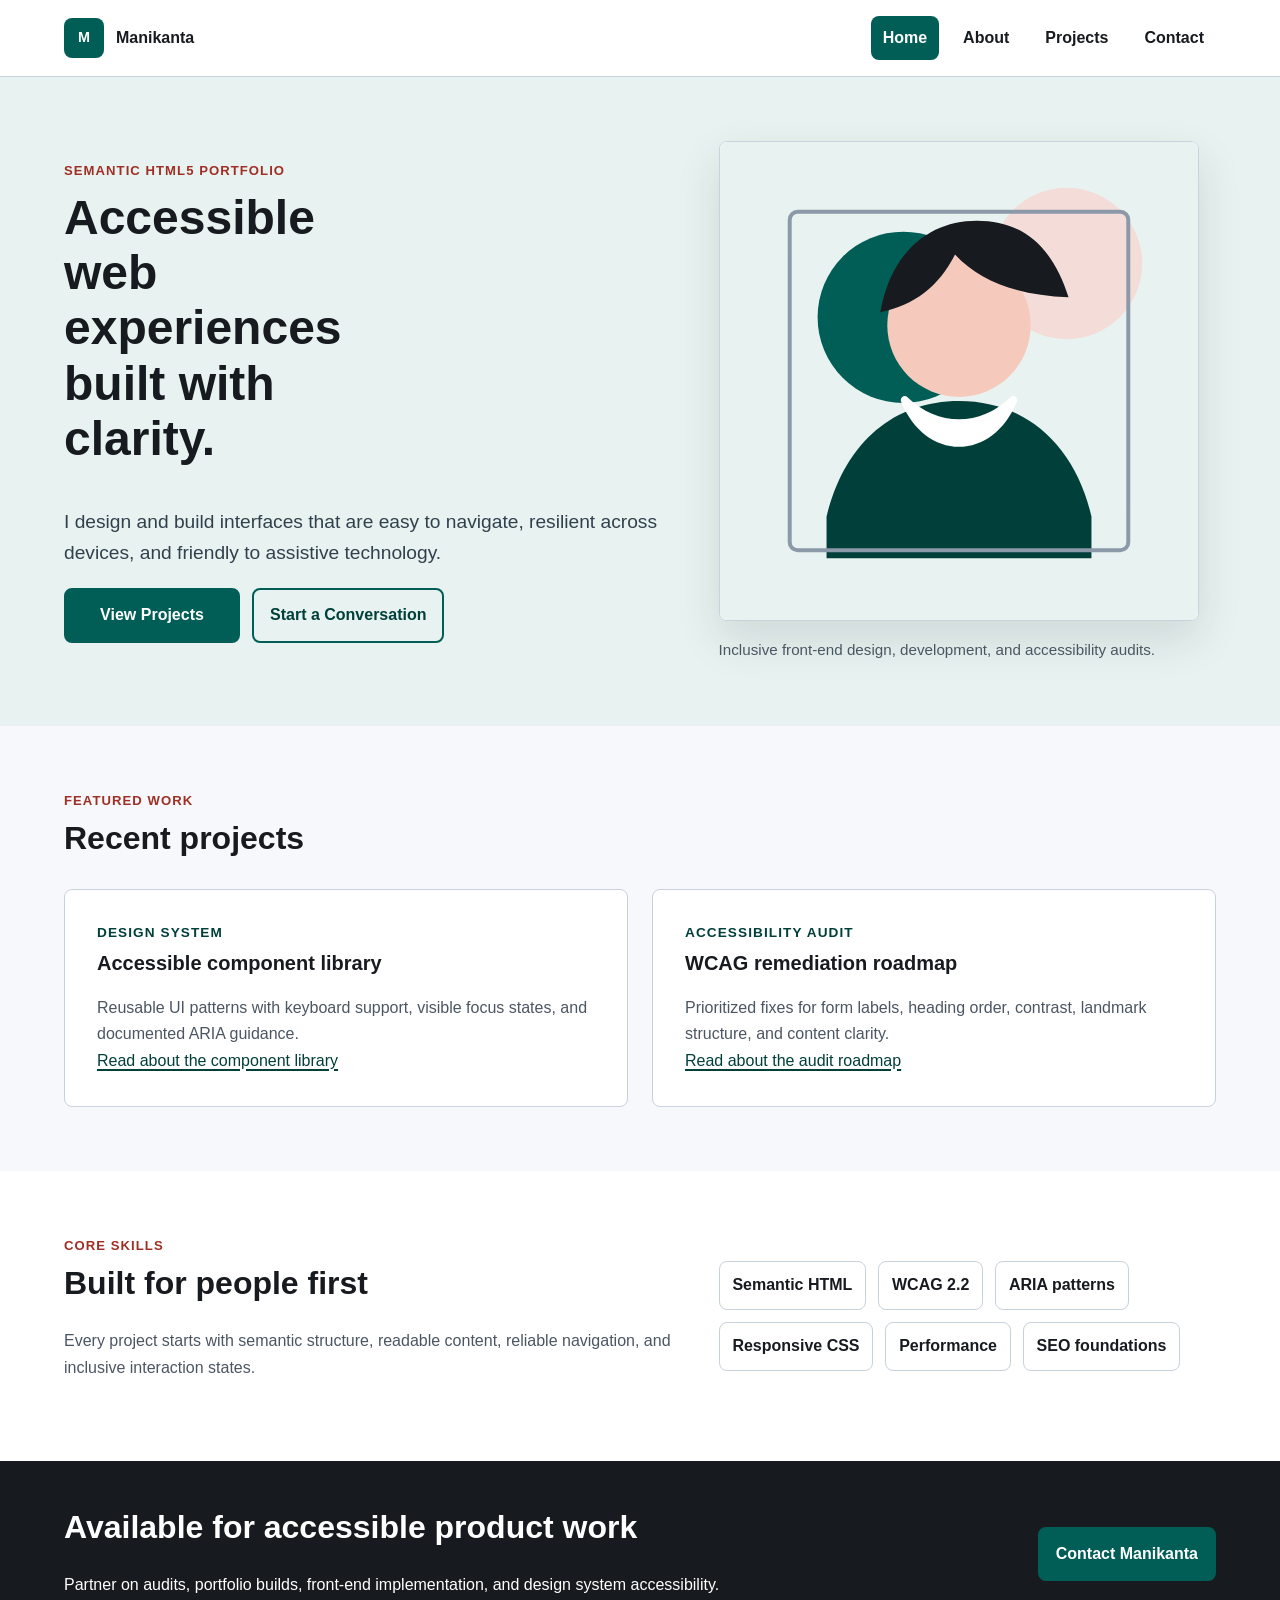
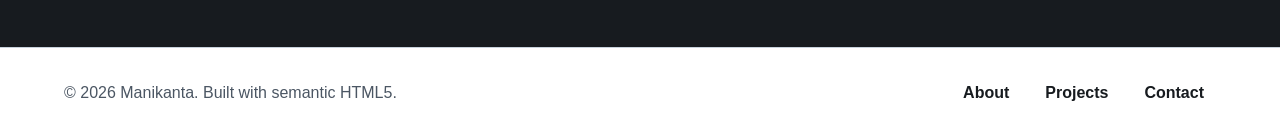
==== thiranex/index.html @ abde8908 "Add files via upload" ====
<!doctype html>
<html lang="en">
  <head>
    <meta charset="utf-8">
    <meta name="viewport" content="width=device-width, initial-scale=1">
    <title>Manikanta | Accessible Front-End Developer Portfolio</title>
    <meta name="description" content="Portfolio for Manikanta, a front-end developer creating inclusive, semantic, and high-performing web experiences.">
    <meta name="author" content="Manikanta">
    <meta name="robots" content="index, follow">
    <meta name="theme-color" content="#0f1720">
    <meta property="og:type" content="website">
    <meta property="og:title" content="Manikanta | Accessible Front-End Developer">
    <meta property="og:description" content="Inclusive portfolio showcasing semantic HTML, accessibility strategy, and thoughtful front-end development.">
    <meta property="og:url" content="https://example.com/">
    <meta name="twitter:card" content="summary">
    <meta name="twitter:title" content="Manikanta | Accessible Front-End Developer">
    <meta name="twitter:description" content="Semantic, accessible portfolio for an inclusive front-end developer.">
    <link rel="canonical" href="https://example.com/">
    <link rel="icon" href="assets/favicon.svg" type="image/svg+xml">
    <link rel="stylesheet" href="assets/styles.css">
    <script type="application/ld+json">
      {
        "@context": "https://schema.org",
        "@type": "Person",
        "name": "Manikanta",
        "jobTitle": "Accessible Front-End Developer",
        "url": "https://example.com/",
        "sameAs": [
          "https://www.linkedin.com/",
          "https://github.com/"
        ],
        "knowsAbout": [
          "Semantic HTML",
          "WCAG accessibility",
          "Front-end development",
          "Design systems"
        ]
      }
    </script>
  </head>
  <body>
    <a class="skip-link" href="#main-content">Skip to main content</a>

    <header class="site-header" role="banner">
      <div class="container header-inner">
        <a class="brand" href="index.html" aria-label="Manikanta home">
          <span class="brand-mark" aria-hidden="true">M</span>
          <span>Manikanta</span>
        </a>

        <nav class="site-nav" aria-label="Primary navigation">
          <ul>
            <li><a href="index.html" aria-current="page">Home</a></li>
            <li><a href="about.html">About</a></li>
            <li><a href="projects.html">Projects</a></li>
            <li><a href="contact.html">Contact</a></li>
          </ul>
        </nav>
      </div>
    </header>

    <main id="main-content" tabindex="-1">
      <section class="hero" aria-labelledby="home-title">
        <div class="container hero-grid">
          <div class="hero-copy">
            <p class="eyebrow">Semantic HTML5 Portfolio</p>
            <h1 id="home-title">Accessible web experiences built with clarity.</h1>
            <p class="lead">I design and build interfaces that are easy to navigate, resilient across devices, and friendly to assistive technology.</p>
            <ul class="action-list" aria-label="Featured actions">
              <li><a class="button" href="projects.html">View Projects</a></li>
              <li><a class="button button-secondary" href="contact.html">Start a Conversation</a></li>
            </ul>
          </div>

          <figure class="portrait-figure">
            <img src="assets/profile-placeholder.svg" width="480" height="480" alt="Abstract profile illustration representing Manikanta">
            <figcaption>Inclusive front-end design, development, and accessibility audits.</figcaption>
          </figure>
        </div>
      </section>

      <section class="section" aria-labelledby="featured-work-title">
        <div class="container">
          <div class="section-heading">
            <p class="eyebrow">Featured Work</p>
            <h2 id="featured-work-title">Recent projects</h2>
          </div>

          <div class="card-grid">
            <article class="project-card" aria-labelledby="project-system-title">
              <p class="project-meta">Design System</p>
              <h3 id="project-system-title">Accessible component library</h3>
              <p>Reusable UI patterns with keyboard support, visible focus states, and documented ARIA guidance.</p>
              <a href="projects.html#component-library">Read about the component library</a>
            </article>

            <article class="project-card" aria-labelledby="project-audit-title">
              <p class="project-meta">Accessibility Audit</p>
              <h3 id="project-audit-title">WCAG remediation roadmap</h3>
              <p>Prioritized fixes for form labels, heading order, contrast, landmark structure, and content clarity.</p>
              <a href="projects.html#audit-roadmap">Read about the audit roadmap</a>
            </article>
          </div>
        </div>
      </section>

      <section class="section section-muted" aria-labelledby="skills-title">
        <div class="container two-column">
          <div>
            <p class="eyebrow">Core Skills</p>
            <h2 id="skills-title">Built for people first</h2>
            <p>Every project starts with semantic structure, readable content, reliable navigation, and inclusive interaction states.</p>
          </div>

          <ul class="tag-list" aria-label="Portfolio skills">
            <li>Semantic HTML</li>
            <li>WCAG 2.2</li>
            <li>ARIA patterns</li>
            <li>Responsive CSS</li>
            <li>Performance</li>
            <li>SEO foundations</li>
          </ul>
        </div>
      </section>

      <aside class="availability" aria-labelledby="availability-title">
        <div class="container availability-inner">
          <div>
            <h2 id="availability-title">Available for accessible product work</h2>
            <p>Partner on audits, portfolio builds, front-end implementation, and design system accessibility.</p>
          </div>
          <a class="button" href="contact.html">Contact Manikanta</a>
        </div>
      </aside>
    </main>

    <footer class="site-footer" role="contentinfo">
      <div class="container footer-inner">
        <p>&copy; 2026 Manikanta. Built with semantic HTML5.</p>
        <nav aria-label="Footer navigation">
          <ul>
            <li><a href="about.html">About</a></li>
            <li><a href="projects.html">Projects</a></li>
            <li><a href="contact.html">Contact</a></li>
          </ul>
        </nav>
      </div>
    </footer>
  </body>
</html>
---- thiranex/assets/styles.css ----
:root {
  color-scheme: light;
  --color-bg: #f6f8fb;
  --color-surface: #ffffff;
  --color-ink: #171b1f;
  --color-muted: #4b5663;
  --color-border: #c8d2dc;
  --color-primary: #005e56;
  --color-primary-dark: #003f3a;
  --color-accent: #9f2f24;
  --color-accent-soft: #f4ddd9;
  --color-band: #e8f3f1;
  --shadow: 0 18px 45px rgba(15, 23, 32, 0.12);
  --space-xs: 0.5rem;
  --space-sm: 0.75rem;
  --space-md: 1rem;
  --space-lg: 1.5rem;
  --space-xl: 2rem;
  --space-2xl: 3rem;
  --space-3xl: 4rem;
  --radius: 8px;
}

* {
  box-sizing: border-box;
}

html {
  scroll-behavior: smooth;
}

body {
  margin: 0;
  background: var(--color-bg);
  color: var(--color-ink);
  font-family: Arial, Helvetica, sans-serif;
  font-size: 1rem;
  line-height: 1.65;
}

body:has(.skip-link:focus-visible) {
  scroll-behavior: auto;
}

img,
svg {
  display: block;
  max-width: 100%;
  height: auto;
}

a {
  color: var(--color-primary-dark);
  text-decoration-thickness: 0.12em;
  text-underline-offset: 0.18em;
}

a:hover {
  color: var(--color-accent);
}

a:focus-visible,
button:focus-visible,
input:focus-visible,
select:focus-visible,
textarea:focus-visible,
[tabindex]:focus-visible {
  outline: 3px solid var(--color-accent);
  outline-offset: 3px;
}

h1,
h2,
h3,
p {
  margin-top: 0;
}

h1,
h2,
h3 {
  line-height: 1.15;
  letter-spacing: 0;
}

h1 {
  max-width: 13ch;
  font-size: 3rem;
}

h2 {
  font-size: 2rem;
}

h3 {
  font-size: 1.25rem;
}

p {
  color: var(--color-muted);
}

ul,
ol {
  margin-top: 0;
}

.container {
  width: min(100% - 2rem, 72rem);
  margin-inline: auto;
}

.narrow {
  width: min(100% - 2rem, 48rem);
}

.skip-link {
  position: absolute;
  z-index: 20;
  top: 0.75rem;
  left: 0.75rem;
  transform: translateY(-150%);
  border-radius: var(--radius);
  background: var(--color-ink);
  color: #ffffff;
  padding: 0.75rem 1rem;
  font-weight: 700;
}

.skip-link:focus {
  transform: translateY(0);
}

.site-header {
  border-bottom: 1px solid var(--color-border);
  background: rgba(255, 255, 255, 0.97);
}

.header-inner {
  display: flex;
  align-items: center;
  justify-content: space-between;
  gap: var(--space-lg);
  padding-block: var(--space-md);
}

.brand {
  display: inline-flex;
  align-items: center;
  gap: var(--space-sm);
  min-height: 44px;
  color: var(--color-ink);
  font-weight: 800;
  text-decoration: none;
}

.brand-mark {
  display: grid;
  width: 2.5rem;
  height: 2.5rem;
  place-items: center;
  border-radius: var(--radius);
  background: var(--color-primary);
  color: #ffffff;
  font-size: 0.9rem;
}

.site-nav ul,
.footer-inner ul,
.action-list {
  display: flex;
  flex-wrap: wrap;
  gap: var(--space-sm);
  align-items: center;
  padding: 0;
  margin: 0;
  list-style: none;
}

.site-nav a,
.footer-inner a {
  display: inline-flex;
  align-items: center;
  min-height: 44px;
  border-radius: var(--radius);
  padding: 0.55rem 0.75rem;
  color: var(--color-ink);
  font-weight: 700;
  text-decoration: none;
}

.site-nav a:hover,
.footer-inner a:hover {
  background: var(--color-band);
  color: var(--color-primary-dark);
}

[aria-current="page"] {
  background: var(--color-primary);
  color: #ffffff !important;
}

.hero,
.page-header {
  background: var(--color-band);
}

.hero {
  padding-block: var(--space-3xl);
}

.hero-grid,
.two-column,
.contact-layout {
  display: grid;
  grid-template-columns: minmax(0, 1fr) minmax(18rem, 0.82fr);
  gap: var(--space-2xl);
  align-items: center;
}

.hero-copy {
  max-width: 42rem;
}

.lead {
  max-width: 60ch;
  font-size: 1.2rem;
  color: #31404c;
}

.eyebrow {
  margin-bottom: var(--space-xs);
  color: var(--color-accent);
  font-size: 0.82rem;
  font-weight: 800;
  letter-spacing: 0.08em;
  text-transform: uppercase;
}

.button {
  display: inline-flex;
  align-items: center;
  justify-content: center;
  min-width: 11rem;
  min-height: 44px;
  border: 2px solid var(--color-primary);
  border-radius: var(--radius);
  background: var(--color-primary);
  color: #ffffff;
  padding: 0.75rem 1rem;
  font-weight: 800;
  text-align: center;
  text-decoration: none;
}

.button:hover {
  border-color: var(--color-primary-dark);
  background: var(--color-primary-dark);
  color: #ffffff;
}

.button-secondary {
  background: transparent;
  color: var(--color-primary-dark);
}

.button-secondary:hover {
  background: var(--color-primary);
  color: #ffffff;
}

.portrait-figure {
  margin: 0;
}

.portrait-figure img {
  width: min(100%, 30rem);
  border: 1px solid var(--color-border);
  border-radius: var(--radius);
  background: var(--color-surface);
  box-shadow: var(--shadow);
}

.portrait-figure figcaption {
  max-width: 28rem;
  margin-top: var(--space-md);
  color: var(--color-muted);
  font-size: 0.95rem;
}

.section,
.page-header {
  padding-block: var(--space-3xl);
}

.section-muted {
  background: var(--color-surface);
}

.section-heading {
  max-width: 42rem;
  margin-bottom: var(--space-xl);
}

.card-grid {
  display: grid;
  grid-template-columns: repeat(2, minmax(0, 1fr));
  gap: var(--space-lg);
}

.project-card,
.project-feature,
.contact-form,
.contact-aside {
  border: 1px solid var(--color-border);
  border-radius: var(--radius);
  background: var(--color-surface);
}

.project-card {
  padding: var(--space-xl);
}

.project-card p:last-of-type,
.project-feature p:last-of-type,
.contact-aside p:last-child {
  margin-bottom: 0;
}

.project-meta {
  margin-bottom: var(--space-xs);
  color: var(--color-primary-dark);
  font-size: 0.85rem;
  font-weight: 800;
  letter-spacing: 0.08em;
  text-transform: uppercase;
}

.tag-list {
  display: flex;
  flex-wrap: wrap;
  gap: var(--space-sm);
  align-content: start;
  padding: 0;
  margin: 0;
  list-style: none;
}

.tag-list li {
  border: 1px solid var(--color-border);
  border-radius: var(--radius);
  background: var(--color-surface);
  color: var(--color-ink);
  padding: 0.65rem 0.8rem;
  font-weight: 700;
}

.availability {
  padding-block: var(--space-2xl);
  background: var(--color-ink);
}

.availability-inner {
  display: flex;
  align-items: center;
  justify-content: space-between;
  gap: var(--space-xl);
}

.availability h2,
.availability p {
  color: #ffffff;
}

.availability p {
  margin-bottom: 0;
}

.site-footer {
  border-top: 1px solid var(--color-border);
  background: var(--color-surface);
}

.footer-inner {
  display: flex;
  align-items: center;
  justify-content: space-between;
  gap: var(--space-lg);
  padding-block: var(--space-lg);
}

.footer-inner p {
  margin: 0;
}

.stack {
  display: grid;
  gap: var(--space-lg);
}

.timeline {
  display: grid;
  grid-template-columns: repeat(3, minmax(0, 1fr));
  gap: var(--space-lg);
  padding: 0;
  list-style-position: inside;
}

.timeline li,
.quote-panel {
  border-radius: var(--radius);
}

.timeline li {
  border: 1px solid var(--color-border);
  background: var(--color-surface);
  padding: var(--space-lg);
}

.quote-panel {
  padding-block: var(--space-2xl);
  background: var(--color-accent-soft);
}

.project-list {
  display: grid;
  gap: var(--space-lg);
}

.project-feature {
  display: grid;
  grid-template-columns: minmax(0, 0.85fr) minmax(18rem, 1fr);
  gap: var(--space-lg);
  padding: var(--space-xl);
}

.check-list {
  display: grid;
  gap: var(--space-sm);
  margin-bottom: 0;
  padding-left: 1.25rem;
}

.contact-layout {
  align-items: start;
}

.contact-form,
.contact-aside {
  padding: var(--space-xl);
}

.form-heading {
  margin-bottom: var(--space-lg);
}

.form-field,
fieldset {
  margin: 0 0 var(--space-lg);
}

label,
legend {
  display: block;
  margin-bottom: var(--space-xs);
  color: var(--color-ink);
  font-weight: 800;
}

fieldset {
  border: 1px solid var(--color-border);
  border-radius: var(--radius);
  padding: var(--space-lg);
}

input,
select,
textarea {
  width: 100%;
  min-height: 44px;
  border: 2px solid #8b99a8;
  border-radius: var(--radius);
  background: #ffffff;
  color: var(--color-ink);
  font: inherit;
  padding: 0.7rem 0.8rem;
}

textarea {
  resize: vertical;
}

.field-hint {
  margin: var(--space-xs) 0 0;
  font-size: 0.95rem;
}

.choice-group {
  display: grid;
  gap: var(--space-sm);
}

.choice-item {
  display: grid;
  grid-template-columns: auto minmax(0, 1fr);
  gap: var(--space-sm);
  align-items: center;
}

.choice-item input {
  width: 1.25rem;
  min-height: 1.25rem;
  margin: 0;
}

.choice-item label {
  margin-bottom: 0;
  font-weight: 700;
}

.consent {
  margin-bottom: 0;
}

address {
  font-style: normal;
}

.sr-only {
  position: absolute;
  width: 1px;
  height: 1px;
  padding: 0;
  margin: -1px;
  overflow: hidden;
  clip: rect(0, 0, 0, 0);
  white-space: nowrap;
  border: 0;
}

@media (max-width: 56rem) {
  h1 {
    max-width: 15ch;
    font-size: 2.35rem;
  }

  h2 {
    font-size: 1.75rem;
  }

  .header-inner,
  .footer-inner,
  .availability-inner {
    align-items: flex-start;
    flex-direction: column;
  }

  .hero-grid,
  .two-column,
  .contact-layout,
  .project-feature,
  .card-grid,
  .timeline {
    grid-template-columns: 1fr;
  }

  .hero,
  .section,
  .page-header {
    padding-block: var(--space-2xl);
  }
}

@media (prefers-reduced-motion: reduce) {
  *,
  *::before,
  *::after {
    scroll-behavior: auto !important;
  }
}
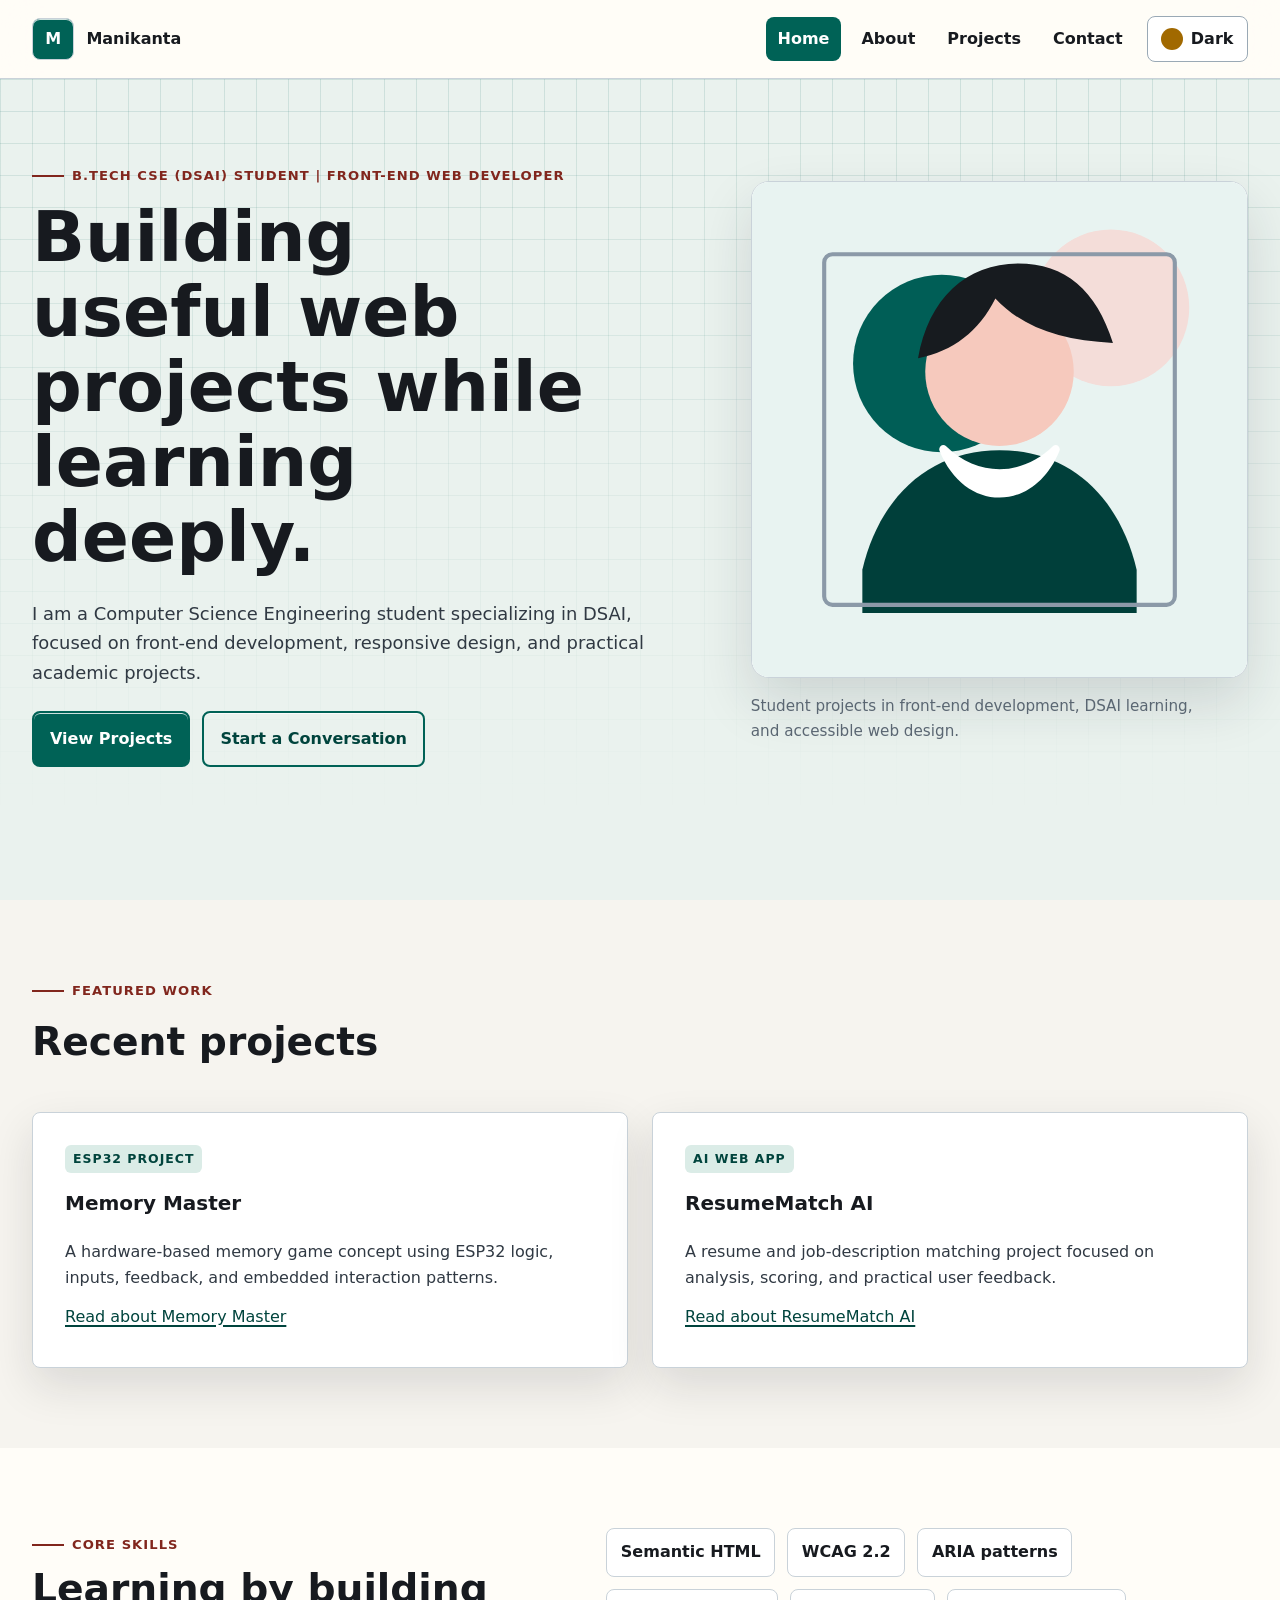
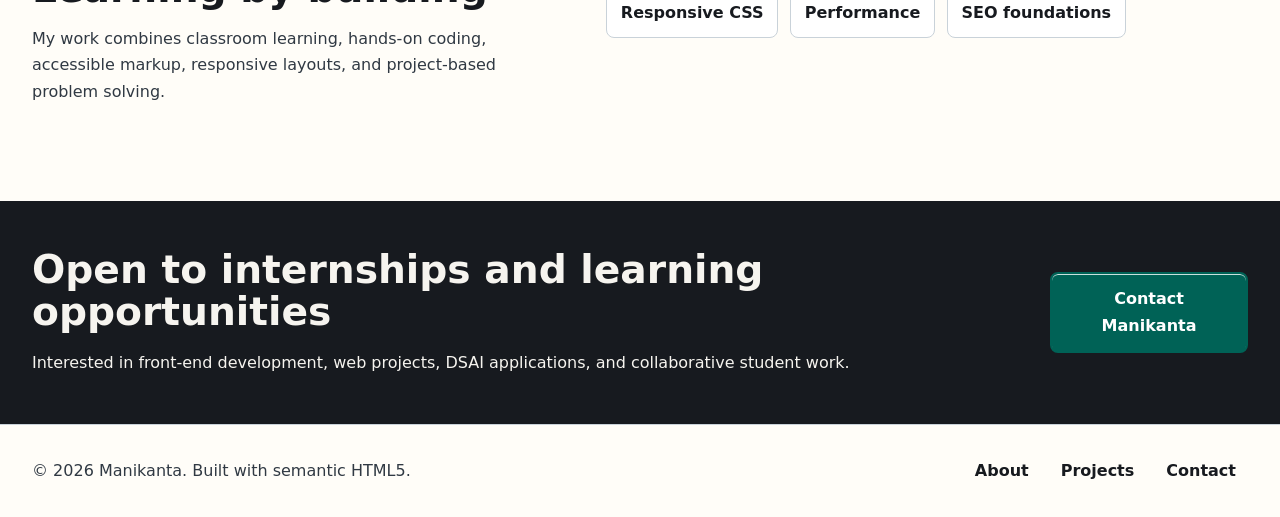
==== commit ae276c50: "Add files via upload" ====
--- a/thiranex/index.html
+++ b/thiranex/index.html
@@ -3,37 +3,35 @@
   <head>
     <meta charset="utf-8">
     <meta name="viewport" content="width=device-width, initial-scale=1">
-    <title>Manikanta | Accessible Front-End Developer Portfolio</title>
-    <meta name="description" content="Portfolio for Manikanta, a front-end developer creating inclusive, semantic, and high-performing web experiences.">
+    <title>Manikanta | B.Tech CSE (DSAI) Student | Front-End Web Developer</title>
+    <meta name="description" content="Portfolio for Manikanta, a B.Tech CSE (DSAI) student and aspiring front-end developer building responsive, accessible, and student-focused web projects.">
     <meta name="author" content="Manikanta">
     <meta name="robots" content="index, follow">
     <meta name="theme-color" content="#0f1720">
     <meta property="og:type" content="website">
-    <meta property="og:title" content="Manikanta | Accessible Front-End Developer">
-    <meta property="og:description" content="Inclusive portfolio showcasing semantic HTML, accessibility strategy, and thoughtful front-end development.">
-    <meta property="og:url" content="https://example.com/">
+    <meta property="og:title" content="Manikanta | B.Tech CSE (DSAI) Student | Front-End Web Developer">
+    <meta property="og:description" content="Student portfolio showcasing front-end web development, DSAI coursework, accessible HTML, and academic projects.">
+    <meta property="og:url" content="https://pgmanikanta40-spec.github.io/thiranex/">
     <meta name="twitter:card" content="summary">
-    <meta name="twitter:title" content="Manikanta | Accessible Front-End Developer">
-    <meta name="twitter:description" content="Semantic, accessible portfolio for an inclusive front-end developer.">
-    <link rel="canonical" href="https://example.com/">
+    <meta name="twitter:title" content="Manikanta | B.Tech CSE (DSAI) Student | Front-End Web Developer">
+    <meta name="twitter:description" content="Student portfolio for front-end web development, DSAI learning, and accessible academic projects.">
+    <link rel="canonical" href="https://pgmanikanta40-spec.github.io/thiranex/">
     <link rel="icon" href="assets/favicon.svg" type="image/svg+xml">
     <link rel="stylesheet" href="assets/styles.css">
+    <script src="assets/theme.js" defer></script>
     <script type="application/ld+json">
       {
         "@context": "https://schema.org",
         "@type": "Person",
         "name": "Manikanta",
-        "jobTitle": "Accessible Front-End Developer",
-        "url": "https://example.com/",
-        "sameAs": [
-          "https://www.linkedin.com/",
-          "https://github.com/"
-        ],
+        "jobTitle": "B.Tech CSE (DSAI) Student | Front-End Web Developer",
+        "url": "https://pgmanikanta40-spec.github.io/thiranex/",
         "knowsAbout": [
           "Semantic HTML",
           "WCAG accessibility",
           "Front-end development",
-          "Design systems"
+          "Data Science and Artificial Intelligence",
+          "Academic projects"
         ]
       }
     </script>
@@ -48,14 +46,21 @@
           <span>Manikanta</span>
         </a>
 
-        <nav class="site-nav" aria-label="Primary navigation">
-          <ul>
-            <li><a href="index.html" aria-current="page">Home</a></li>
-            <li><a href="about.html">About</a></li>
-            <li><a href="projects.html">Projects</a></li>
-            <li><a href="contact.html">Contact</a></li>
-          </ul>
-        </nav>
+        <div class="header-actions">
+          <nav class="site-nav" aria-label="Primary navigation">
+            <ul>
+              <li><a href="index.html" aria-current="page">Home</a></li>
+              <li><a href="about.html">About</a></li>
+              <li><a href="projects.html">Projects</a></li>
+              <li><a href="contact.html">Contact</a></li>
+            </ul>
+          </nav>
+
+          <button class="theme-toggle" type="button" aria-pressed="false" aria-label="Switch to dark theme" data-theme-toggle>
+            <span class="theme-toggle-icon" aria-hidden="true"></span>
+            <span data-theme-toggle-label>Dark</span>
+          </button>
+        </div>
       </div>
     </header>
 
@@ -63,9 +68,9 @@
       <section class="hero" aria-labelledby="home-title">
         <div class="container hero-grid">
           <div class="hero-copy">
-            <p class="eyebrow">Semantic HTML5 Portfolio</p>
-            <h1 id="home-title">Accessible web experiences built with clarity.</h1>
-            <p class="lead">I design and build interfaces that are easy to navigate, resilient across devices, and friendly to assistive technology.</p>
+            <p class="eyebrow">B.Tech CSE (DSAI) Student | Front-End Web Developer</p>
+            <h1 id="home-title">Building useful web projects while learning deeply.</h1>
+            <p class="lead">I am a Computer Science Engineering student specializing in DSAI, focused on front-end development, responsive design, and practical academic projects.</p>
             <ul class="action-list" aria-label="Featured actions">
               <li><a class="button" href="projects.html">View Projects</a></li>
               <li><a class="button button-secondary" href="contact.html">Start a Conversation</a></li>
@@ -74,7 +79,7 @@
 
           <figure class="portrait-figure">
             <img src="assets/profile-placeholder.svg" width="480" height="480" alt="Abstract profile illustration representing Manikanta">
-            <figcaption>Inclusive front-end design, development, and accessibility audits.</figcaption>
+            <figcaption>Student projects in front-end development, DSAI learning, and accessible web design.</figcaption>
           </figure>
         </div>
       </section>
@@ -88,17 +93,17 @@
 
           <div class="card-grid">
             <article class="project-card" aria-labelledby="project-system-title">
-              <p class="project-meta">Design System</p>
-              <h3 id="project-system-title">Accessible component library</h3>
-              <p>Reusable UI patterns with keyboard support, visible focus states, and documented ARIA guidance.</p>
-              <a href="projects.html#component-library">Read about the component library</a>
+              <p class="project-meta">ESP32 Project</p>
+              <h3 id="project-system-title">Memory Master</h3>
+              <p>A hardware-based memory game concept using ESP32 logic, inputs, feedback, and embedded interaction patterns.</p>
+              <a href="projects.html#memory-master">Read about Memory Master</a>
             </article>
 
             <article class="project-card" aria-labelledby="project-audit-title">
-              <p class="project-meta">Accessibility Audit</p>
-              <h3 id="project-audit-title">WCAG remediation roadmap</h3>
-              <p>Prioritized fixes for form labels, heading order, contrast, landmark structure, and content clarity.</p>
-              <a href="projects.html#audit-roadmap">Read about the audit roadmap</a>
+              <p class="project-meta">AI Web App</p>
+              <h3 id="project-audit-title">ResumeMatch AI</h3>
+              <p>A resume and job-description matching project focused on analysis, scoring, and practical user feedback.</p>
+              <a href="projects.html#resumematch-ai">Read about ResumeMatch AI</a>
             </article>
           </div>
         </div>
@@ -108,8 +113,8 @@
         <div class="container two-column">
           <div>
             <p class="eyebrow">Core Skills</p>
-            <h2 id="skills-title">Built for people first</h2>
-            <p>Every project starts with semantic structure, readable content, reliable navigation, and inclusive interaction states.</p>
+            <h2 id="skills-title">Learning by building</h2>
+            <p>My work combines classroom learning, hands-on coding, accessible markup, responsive layouts, and project-based problem solving.</p>
           </div>
 
           <ul class="tag-list" aria-label="Portfolio skills">
@@ -126,8 +131,8 @@
       <aside class="availability" aria-labelledby="availability-title">
         <div class="container availability-inner">
           <div>
-            <h2 id="availability-title">Available for accessible product work</h2>
-            <p>Partner on audits, portfolio builds, front-end implementation, and design system accessibility.</p>
+            <h2 id="availability-title">Open to internships and learning opportunities</h2>
+            <p>Interested in front-end development, web projects, DSAI applications, and collaborative student work.</p>
           </div>
           <a class="button" href="contact.html">Contact Manikanta</a>
         </div>
--- a/thiranex/assets/styles.css
+++ b/thiranex/assets/styles.css
@@ -1,16 +1,33 @@
 :root {
   color-scheme: light;
-  --color-bg: #f6f8fb;
-  --color-surface: #ffffff;
-  --color-ink: #171b1f;
-  --color-muted: #4b5663;
-  --color-border: #c8d2dc;
-  --color-primary: #005e56;
-  --color-primary-dark: #003f3a;
-  --color-accent: #9f2f24;
-  --color-accent-soft: #f4ddd9;
-  --color-band: #e8f3f1;
-  --shadow: 0 18px 45px rgba(15, 23, 32, 0.12);
+  --font-sans: Inter, ui-sans-serif, system-ui, -apple-system, BlinkMacSystemFont, "Segoe UI", Arial, Helvetica, sans-serif;
+  --color-canvas: #f6f4ef;
+  --color-surface: #fffdf8;
+  --color-elevated: #ffffff;
+  --color-ink: #171a1f;
+  --color-text: #303943;
+  --color-muted: #5a6672;
+  --color-border: #c9d2d9;
+  --color-border-strong: #9aa9b5;
+  --color-primary: #006256;
+  --color-primary-strong: #00443d;
+  --color-on-primary: #ffffff;
+  --color-primary-soft: #dbece7;
+  --color-accent: #a7382b;
+  --color-accent-strong: #81261d;
+  --color-accent-soft: #f5dad0;
+  --color-gold: #a16900;
+  --color-gold-soft: #f7e4b8;
+  --color-hero: #eaf2ee;
+  --color-line-pattern: rgba(0, 98, 86, 0.12);
+  --color-focus: #c74435;
+  --color-input: #ffffff;
+  --color-inverse-bg: #171a1f;
+  --color-inverse-text: #f6f4ef;
+  --shadow-soft: 0 18px 45px rgba(22, 28, 34, 0.12);
+  --shadow-card: 0 24px 55px rgba(25, 37, 47, 0.14);
+  --shadow-inset: inset 0 1px 0 rgba(255, 255, 255, 0.8);
+  --space-2xs: 0.35rem;
   --space-xs: 0.5rem;
   --space-sm: 0.75rem;
   --space-md: 1rem;
@@ -18,28 +35,98 @@
   --space-xl: 2rem;
   --space-2xl: 3rem;
   --space-3xl: 4rem;
+  --space-4xl: 5rem;
+  --radius-sm: 6px;
   --radius: 8px;
-}
-
-* {
+  --radius-lg: 18px;
+  --container: 72rem;
+  --container-wide: 82rem;
+  --header-offset: 4.75rem;
+  --transition: 180ms ease;
+}
+
+@media (prefers-color-scheme: dark) {
+  :root:not([data-theme="light"]) {
+    color-scheme: dark;
+    --color-canvas: #111827;
+    --color-surface: #172230;
+    --color-elevated: #1d2a39;
+    --color-ink: #f4f7fb;
+    --color-text: #d7e1ea;
+    --color-muted: #adbdcb;
+    --color-border: #354658;
+    --color-border-strong: #6e8296;
+    --color-primary: #5ad7c2;
+    --color-primary-strong: #9ff0e3;
+    --color-on-primary: #081318;
+    --color-primary-soft: #173d39;
+    --color-accent: #ff9c88;
+    --color-accent-strong: #ffc3b6;
+    --color-accent-soft: #3d2526;
+    --color-gold: #f0c978;
+    --color-gold-soft: #3a2f19;
+    --color-hero: #142437;
+    --color-line-pattern: rgba(151, 220, 207, 0.14);
+    --color-focus: #ffb09e;
+    --color-input: #111b27;
+    --color-inverse-bg: #0b1220;
+    --color-inverse-text: #f4f7fb;
+    --shadow-soft: 0 18px 45px rgba(0, 0, 0, 0.3);
+    --shadow-card: 0 26px 60px rgba(0, 0, 0, 0.34);
+    --shadow-inset: inset 0 1px 0 rgba(255, 255, 255, 0.08);
+  }
+}
+
+:root[data-theme="dark"] {
+  color-scheme: dark;
+  --color-canvas: #111827;
+  --color-surface: #172230;
+  --color-elevated: #1d2a39;
+  --color-ink: #f4f7fb;
+  --color-text: #d7e1ea;
+  --color-muted: #adbdcb;
+  --color-border: #354658;
+  --color-border-strong: #6e8296;
+  --color-primary: #5ad7c2;
+  --color-primary-strong: #9ff0e3;
+  --color-on-primary: #081318;
+  --color-primary-soft: #173d39;
+  --color-accent: #ff9c88;
+  --color-accent-strong: #ffc3b6;
+  --color-accent-soft: #3d2526;
+  --color-gold: #f0c978;
+  --color-gold-soft: #3a2f19;
+  --color-hero: #142437;
+  --color-line-pattern: rgba(151, 220, 207, 0.14);
+  --color-focus: #ffb09e;
+  --color-input: #111b27;
+  --color-inverse-bg: #0b1220;
+  --color-inverse-text: #f4f7fb;
+  --shadow-soft: 0 18px 45px rgba(0, 0, 0, 0.3);
+  --shadow-card: 0 26px 60px rgba(0, 0, 0, 0.34);
+  --shadow-inset: inset 0 1px 0 rgba(255, 255, 255, 0.08);
+}
+
+*,
+*::before,
+*::after {
   box-sizing: border-box;
 }
 
 html {
+  min-width: 320px;
   scroll-behavior: smooth;
 }
 
 body {
   margin: 0;
-  background: var(--color-bg);
+  background: var(--color-canvas);
   color: var(--color-ink);
-  font-family: Arial, Helvetica, sans-serif;
+  font-family: var(--font-sans);
   font-size: 1rem;
   line-height: 1.65;
-}
-
-body:has(.skip-link:focus-visible) {
-  scroll-behavior: auto;
+  text-rendering: optimizeLegibility;
+  transition: background-color var(--transition), color var(--transition);
 }
 
 img,
@@ -50,13 +137,13 @@
 }
 
 a {
-  color: var(--color-primary-dark);
+  color: var(--color-primary-strong);
   text-decoration-thickness: 0.12em;
   text-underline-offset: 0.18em;
 }
 
 a:hover {
-  color: var(--color-accent);
+  color: var(--color-accent-strong);
 }
 
 a:focus-visible,
@@ -65,8 +152,8 @@
 select:focus-visible,
 textarea:focus-visible,
 [tabindex]:focus-visible {
-  outline: 3px solid var(--color-accent);
-  outline-offset: 3px;
+  outline: 3px solid var(--color-focus);
+  outline-offset: 4px;
 }
 
 h1,
@@ -79,52 +166,58 @@
 h1,
 h2,
 h3 {
-  line-height: 1.15;
+  color: var(--color-ink);
+  line-height: 1.08;
   letter-spacing: 0;
 }
 
 h1 {
-  max-width: 13ch;
-  font-size: 3rem;
+  max-width: 12ch;
+  margin-bottom: var(--space-lg);
+  font-size: 2.65rem;
 }
 
 h2 {
+  margin-bottom: var(--space-md);
   font-size: 2rem;
 }
 
 h3 {
+  margin-bottom: var(--space-sm);
   font-size: 1.25rem;
 }
 
 p {
-  color: var(--color-muted);
+  color: var(--color-text);
 }
 
 ul,
-ol {
+ol,
+figure {
   margin-top: 0;
 }
 
 .container {
-  width: min(100% - 2rem, 72rem);
+  width: min(100% - 2rem, var(--container));
   margin-inline: auto;
 }
 
 .narrow {
-  width: min(100% - 2rem, 48rem);
+  width: min(100% - 2rem, 49rem);
 }
 
 .skip-link {
   position: absolute;
-  z-index: 20;
-  top: 0.75rem;
-  left: 0.75rem;
-  transform: translateY(-150%);
+  z-index: 30;
+  top: var(--space-sm);
+  left: var(--space-sm);
+  transform: translateY(-160%);
   border-radius: var(--radius);
-  background: var(--color-ink);
-  color: #ffffff;
-  padding: 0.75rem 1rem;
-  font-weight: 700;
+  background: var(--color-inverse-bg);
+  color: var(--color-inverse-text);
+  padding: var(--space-sm) var(--space-md);
+  font-weight: 800;
+  text-decoration: none;
 }
 
 .skip-link:focus {
@@ -132,15 +225,18 @@
 }
 
 .site-header {
+  position: sticky;
+  z-index: 10;
+  top: 0;
   border-bottom: 1px solid var(--color-border);
-  background: rgba(255, 255, 255, 0.97);
+  background: color-mix(in srgb, var(--color-surface) 92%, transparent);
+  backdrop-filter: blur(18px);
 }
 
 .header-inner {
   display: flex;
-  align-items: center;
-  justify-content: space-between;
-  gap: var(--space-lg);
+  flex-direction: column;
+  gap: var(--space-md);
   padding-block: var(--space-md);
 }
 
@@ -148,21 +244,31 @@
   display: inline-flex;
   align-items: center;
   gap: var(--space-sm);
+  width: fit-content;
   min-height: 44px;
   color: var(--color-ink);
-  font-weight: 800;
+  font-weight: 900;
   text-decoration: none;
 }
 
 .brand-mark {
   display: grid;
-  width: 2.5rem;
-  height: 2.5rem;
+  width: 2.65rem;
+  height: 2.65rem;
   place-items: center;
+  border: 1px solid var(--color-border);
   border-radius: var(--radius);
   background: var(--color-primary);
-  color: #ffffff;
-  font-size: 0.9rem;
+  color: var(--color-on-primary);
+  box-shadow: var(--shadow-inset);
+  font-size: 1rem;
+}
+
+.header-actions {
+  display: flex;
+  flex-direction: column;
+  gap: var(--space-sm);
+  width: 100%;
 }
 
 .site-nav ul,
@@ -170,120 +276,225 @@
 .action-list {
   display: flex;
   flex-wrap: wrap;
-  gap: var(--space-sm);
   align-items: center;
+  gap: var(--space-xs);
   padding: 0;
   margin: 0;
   list-style: none;
+}
+
+.site-nav ul {
+  width: 100%;
+}
+
+.site-nav li {
+  flex: 1 1 auto;
 }
 
 .site-nav a,
 .footer-inner a {
   display: inline-flex;
   align-items: center;
+  justify-content: center;
+  width: 100%;
   min-height: 44px;
   border-radius: var(--radius);
+  color: var(--color-ink);
+  font-weight: 800;
   padding: 0.55rem 0.75rem;
-  color: var(--color-ink);
-  font-weight: 700;
   text-decoration: none;
+  transition: background-color var(--transition), color var(--transition), transform var(--transition);
 }
 
 .site-nav a:hover,
 .footer-inner a:hover {
-  background: var(--color-band);
-  color: var(--color-primary-dark);
+  background: var(--color-primary-soft);
+  color: var(--color-primary-strong);
 }
 
 [aria-current="page"] {
   background: var(--color-primary);
-  color: #ffffff !important;
+  color: var(--color-on-primary) !important;
+}
+
+.theme-toggle {
+  display: inline-flex;
+  align-items: center;
+  justify-content: center;
+  gap: var(--space-xs);
+  min-height: 44px;
+  border: 1px solid var(--color-border-strong);
+  border-radius: var(--radius);
+  background: var(--color-elevated);
+  color: var(--color-ink);
+  box-shadow: var(--shadow-inset);
+  cursor: pointer;
+  font: inherit;
+  font-weight: 800;
+  padding: 0.55rem 0.85rem;
+  transition: background-color var(--transition), border-color var(--transition), color var(--transition);
+}
+
+.theme-toggle:hover {
+  border-color: var(--color-primary);
+  background: var(--color-primary-soft);
+}
+
+.theme-toggle-icon {
+  position: relative;
+  display: inline-grid;
+  width: 1.35rem;
+  height: 1.35rem;
+  place-items: center;
+  border-radius: 999px;
+  background: var(--color-gold);
+}
+
+.theme-toggle-icon::after {
+  content: "";
+  position: absolute;
+  width: 0.58rem;
+  height: 0.58rem;
+  border-radius: 999px;
+  background: var(--color-elevated);
+  opacity: 0;
+  transform: translate(0.28rem, -0.22rem);
+  transition: opacity var(--transition);
+}
+
+:root[data-theme="dark"] .theme-toggle-icon::after {
+  opacity: 1;
 }
 
 .hero,
 .page-header {
-  background: var(--color-band);
+  position: relative;
+  isolation: isolate;
+  overflow: hidden;
+  background-color: var(--color-hero);
+}
+
+.hero::before,
+.page-header::before {
+  content: "";
+  position: absolute;
+  inset: 0;
+  z-index: -1;
+  background-image:
+    linear-gradient(var(--color-line-pattern) 1px, transparent 1px),
+    linear-gradient(90deg, var(--color-line-pattern) 1px, transparent 1px);
+  background-size: 2rem 2rem;
+  mask-image: linear-gradient(to bottom, #000 0%, transparent 90%);
 }
 
 .hero {
+  min-height: calc(100svh - var(--header-offset));
   padding-block: var(--space-3xl);
 }
 
 .hero-grid,
 .two-column,
-.contact-layout {
-  display: grid;
-  grid-template-columns: minmax(0, 1fr) minmax(18rem, 0.82fr);
-  gap: var(--space-2xl);
+.contact-layout,
+.project-feature {
+  display: grid;
+  grid-template-columns: 1fr;
+  gap: var(--space-xl);
+}
+
+.hero-grid {
   align-items: center;
 }
 
 .hero-copy {
-  max-width: 42rem;
+  max-width: 44rem;
 }
 
 .lead {
-  max-width: 60ch;
-  font-size: 1.2rem;
-  color: #31404c;
+  max-width: 62ch;
+  margin-bottom: var(--space-lg);
+  color: var(--color-text);
+  font-size: 1.12rem;
 }
 
 .eyebrow {
-  margin-bottom: var(--space-xs);
-  color: var(--color-accent);
+  display: inline-flex;
+  align-items: center;
+  gap: var(--space-xs);
+  margin-bottom: var(--space-sm);
+  color: var(--color-accent-strong);
   font-size: 0.82rem;
-  font-weight: 800;
+  font-weight: 900;
   letter-spacing: 0.08em;
   text-transform: uppercase;
+}
+
+.eyebrow::before {
+  content: "";
+  width: 2rem;
+  height: 2px;
+  background: currentColor;
+}
+
+.action-list {
+  gap: var(--space-sm);
+}
+
+.action-list li {
+  width: 100%;
 }
 
 .button {
   display: inline-flex;
   align-items: center;
   justify-content: center;
-  min-width: 11rem;
-  min-height: 44px;
+  width: 100%;
+  min-height: 46px;
   border: 2px solid var(--color-primary);
   border-radius: var(--radius);
   background: var(--color-primary);
-  color: #ffffff;
-  padding: 0.75rem 1rem;
-  font-weight: 800;
+  color: var(--color-on-primary);
+  box-shadow: var(--shadow-inset);
+  font-weight: 900;
+  padding: 0.78rem 1rem;
   text-align: center;
   text-decoration: none;
+  transition: background-color var(--transition), border-color var(--transition), color var(--transition), transform var(--transition), box-shadow var(--transition);
 }
 
 .button:hover {
-  border-color: var(--color-primary-dark);
-  background: var(--color-primary-dark);
-  color: #ffffff;
+  border-color: var(--color-primary-strong);
+  background: var(--color-primary-strong);
+  color: var(--color-on-primary);
+  transform: translateY(-1px);
 }
 
 .button-secondary {
   background: transparent;
-  color: var(--color-primary-dark);
+  color: var(--color-primary-strong);
 }
 
 .button-secondary:hover {
   background: var(--color-primary);
-  color: #ffffff;
+  color: var(--color-on-primary);
 }
 
 .portrait-figure {
+  display: grid;
+  gap: var(--space-md);
   margin: 0;
 }
 
 .portrait-figure img {
-  width: min(100%, 30rem);
+  width: min(100%, 28rem);
+  justify-self: center;
   border: 1px solid var(--color-border);
-  border-radius: var(--radius);
-  background: var(--color-surface);
-  box-shadow: var(--shadow);
+  border-radius: var(--radius-lg);
+  background: var(--color-elevated);
+  box-shadow: var(--shadow-card);
 }
 
 .portrait-figure figcaption {
   max-width: 28rem;
-  margin-top: var(--space-md);
   color: var(--color-muted);
   font-size: 0.95rem;
 }
@@ -298,49 +509,67 @@
 }
 
 .section-heading {
-  max-width: 42rem;
+  display: grid;
+  gap: var(--space-xs);
+  max-width: 44rem;
   margin-bottom: var(--space-xl);
 }
 
 .card-grid {
   display: grid;
-  grid-template-columns: repeat(2, minmax(0, 1fr));
+  grid-template-columns: 1fr;
   gap: var(--space-lg);
+}
+
+.project-card,
+.project-feature,
+.contact-form,
+.contact-aside,
+.timeline li {
+  border: 1px solid var(--color-border);
+  border-radius: var(--radius);
+  background: var(--color-elevated);
+  box-shadow: var(--shadow-soft);
 }
 
 .project-card,
 .project-feature,
 .contact-form,
 .contact-aside {
-  border: 1px solid var(--color-border);
-  border-radius: var(--radius);
-  background: var(--color-surface);
+  padding: var(--space-lg);
 }
 
 .project-card {
-  padding: var(--space-xl);
+  display: grid;
+  gap: var(--space-sm);
+  align-content: start;
 }
 
 .project-card p:last-of-type,
 .project-feature p:last-of-type,
-.contact-aside p:last-child {
+.contact-aside p:last-child,
+.timeline li p:last-child {
   margin-bottom: 0;
 }
 
 .project-meta {
+  width: fit-content;
   margin-bottom: var(--space-xs);
-  color: var(--color-primary-dark);
-  font-size: 0.85rem;
-  font-weight: 800;
+  border-radius: var(--radius-sm);
+  background: var(--color-primary-soft);
+  color: var(--color-primary-strong);
+  font-size: 0.78rem;
+  font-weight: 900;
   letter-spacing: 0.08em;
+  padding: 0.25rem 0.5rem;
   text-transform: uppercase;
 }
 
 .tag-list {
   display: flex;
   flex-wrap: wrap;
+  align-content: start;
   gap: var(--space-sm);
-  align-content: start;
   padding: 0;
   margin: 0;
   list-style: none;
@@ -349,27 +578,28 @@
 .tag-list li {
   border: 1px solid var(--color-border);
   border-radius: var(--radius);
-  background: var(--color-surface);
+  background: var(--color-elevated);
   color: var(--color-ink);
-  padding: 0.65rem 0.8rem;
-  font-weight: 700;
+  box-shadow: var(--shadow-inset);
+  font-weight: 800;
+  padding: 0.65rem 0.85rem;
 }
 
 .availability {
   padding-block: var(--space-2xl);
-  background: var(--color-ink);
+  background: var(--color-inverse-bg);
 }
 
 .availability-inner {
   display: flex;
-  align-items: center;
-  justify-content: space-between;
-  gap: var(--space-xl);
+  flex-direction: column;
+  align-items: flex-start;
+  gap: var(--space-lg);
 }
 
 .availability h2,
 .availability p {
-  color: #ffffff;
+  color: var(--color-inverse-text);
 }
 
 .availability p {
@@ -383,9 +613,9 @@
 
 .footer-inner {
   display: flex;
-  align-items: center;
-  justify-content: space-between;
-  gap: var(--space-lg);
+  flex-direction: column;
+  align-items: flex-start;
+  gap: var(--space-md);
   padding-block: var(--space-lg);
 }
 
@@ -393,28 +623,49 @@
   margin: 0;
 }
 
+.footer-inner ul {
+  gap: var(--space-xs);
+}
+
+.footer-inner a {
+  width: auto;
+}
+
 .stack {
   display: grid;
   gap: var(--space-lg);
 }
 
+.stack article {
+  border-left: 4px solid var(--color-primary);
+  padding-left: var(--space-md);
+}
+
 .timeline {
   display: grid;
-  grid-template-columns: repeat(3, minmax(0, 1fr));
+  grid-template-columns: 1fr;
   gap: var(--space-lg);
   padding: 0;
-  list-style-position: inside;
-}
-
-.timeline li,
-.quote-panel {
-  border-radius: var(--radius);
+  list-style: none;
+  counter-reset: timeline;
 }
 
 .timeline li {
-  border: 1px solid var(--color-border);
-  background: var(--color-surface);
+  position: relative;
+  display: grid;
+  gap: var(--space-sm);
   padding: var(--space-lg);
+  counter-increment: timeline;
+}
+
+.timeline li::before {
+  content: counter(timeline, decimal-leading-zero);
+  width: fit-content;
+  border-radius: var(--radius-sm);
+  background: var(--color-gold-soft);
+  color: var(--color-gold);
+  font-weight: 900;
+  padding: 0.2rem 0.5rem;
 }
 
 .quote-panel {
@@ -428,10 +679,7 @@
 }
 
 .project-feature {
-  display: grid;
-  grid-template-columns: minmax(0, 0.85fr) minmax(18rem, 1fr);
-  gap: var(--space-lg);
-  padding: var(--space-xl);
+  align-items: start;
 }
 
 .check-list {
@@ -441,13 +689,21 @@
   padding-left: 1.25rem;
 }
 
+.check-list li::marker {
+  color: var(--color-primary);
+  font-weight: 900;
+}
+
 .contact-layout {
   align-items: start;
 }
 
-.contact-form,
+.contact-form {
+  display: grid;
+}
+
 .contact-aside {
-  padding: var(--space-xl);
+  position: static;
 }
 
 .form-heading {
@@ -464,7 +720,7 @@
   display: block;
   margin-bottom: var(--space-xs);
   color: var(--color-ink);
-  font-weight: 800;
+  font-weight: 900;
 }
 
 fieldset {
@@ -477,21 +733,30 @@
 select,
 textarea {
   width: 100%;
-  min-height: 44px;
-  border: 2px solid #8b99a8;
+  min-height: 46px;
+  border: 2px solid var(--color-border-strong);
   border-radius: var(--radius);
-  background: #ffffff;
+  background: var(--color-input);
   color: var(--color-ink);
   font: inherit;
-  padding: 0.7rem 0.8rem;
+  padding: 0.72rem 0.85rem;
+  transition: background-color var(--transition), border-color var(--transition), color var(--transition), box-shadow var(--transition);
+}
+
+input:hover,
+select:hover,
+textarea:hover {
+  border-color: var(--color-primary);
 }
 
 textarea {
+  min-height: 11rem;
   resize: vertical;
 }
 
 .field-hint {
   margin: var(--space-xs) 0 0;
+  color: var(--color-muted);
   font-size: 0.95rem;
 }
 
@@ -503,23 +768,24 @@
 .choice-item {
   display: grid;
   grid-template-columns: auto minmax(0, 1fr);
+  align-items: center;
   gap: var(--space-sm);
-  align-items: center;
 }
 
 .choice-item input {
   width: 1.25rem;
   min-height: 1.25rem;
   margin: 0;
+  accent-color: var(--color-primary);
 }
 
 .choice-item label {
   margin-bottom: 0;
-  font-weight: 700;
+  font-weight: 800;
 }
 
 .consent {
-  margin-bottom: 0;
+  margin-bottom: var(--space-xs);
 }
 
 address {
@@ -538,36 +804,143 @@
   border: 0;
 }
 
-@media (max-width: 56rem) {
+@media (min-width: 34rem) {
+  .action-list li,
+  .button {
+    width: auto;
+  }
+
+  .project-card,
+  .project-feature,
+  .contact-form,
+  .contact-aside {
+    padding: var(--space-xl);
+  }
+}
+
+@media (min-width: 48rem) {
   h1 {
-    max-width: 15ch;
-    font-size: 2.35rem;
+    font-size: 3.65rem;
   }
 
   h2 {
-    font-size: 1.75rem;
-  }
-
-  .header-inner,
-  .footer-inner,
-  .availability-inner {
-    align-items: flex-start;
-    flex-direction: column;
-  }
-
-  .hero-grid,
-  .two-column,
-  .contact-layout,
-  .project-feature,
-  .card-grid,
+    font-size: 2.45rem;
+  }
+
+  .header-inner {
+    align-items: center;
+    flex-direction: row;
+    justify-content: space-between;
+  }
+
+  .header-actions {
+    align-items: center;
+    flex-direction: row;
+    justify-content: flex-end;
+    width: auto;
+  }
+
+  .site-nav ul {
+    width: auto;
+  }
+
+  .site-nav li {
+    flex: 0 0 auto;
+  }
+
+  .site-nav a {
+    width: auto;
+  }
+
+  .theme-toggle {
+    flex: 0 0 auto;
+  }
+
+  .hero-grid {
+    grid-template-columns: minmax(0, 1.04fr) minmax(18rem, 0.78fr);
+    gap: var(--space-2xl);
+  }
+
+  .two-column {
+    grid-template-columns: minmax(0, 0.82fr) minmax(18rem, 1fr);
+    gap: var(--space-2xl);
+  }
+
+  .card-grid {
+    grid-template-columns: repeat(2, minmax(0, 1fr));
+  }
+
   .timeline {
-    grid-template-columns: 1fr;
-  }
-
-  .hero,
+    grid-template-columns: repeat(3, minmax(0, 1fr));
+  }
+
+  .project-feature {
+    grid-template-columns: minmax(0, 0.82fr) minmax(18rem, 1fr);
+  }
+
+  .availability-inner,
+  .footer-inner {
+    align-items: center;
+    flex-direction: row;
+    justify-content: space-between;
+  }
+}
+
+@media (min-width: 64rem) {
+  :root {
+    --header-offset: 4.95rem;
+  }
+
+  h1 {
+    font-size: 4.35rem;
+  }
+
+  .container {
+    width: min(100% - 3rem, var(--container));
+  }
+
+  .narrow {
+    width: min(100% - 3rem, 49rem);
+  }
+
+  .hero {
+    padding-block: var(--space-4xl);
+  }
+
   .section,
   .page-header {
-    padding-block: var(--space-2xl);
+    padding-block: var(--space-4xl);
+  }
+
+  .hero-grid {
+    grid-template-columns: minmax(0, 1.08fr) minmax(22rem, 0.82fr);
+  }
+
+  .contact-layout {
+    grid-template-columns: minmax(0, 1fr) minmax(18rem, 0.45fr);
+  }
+
+  .contact-aside {
+    position: sticky;
+    top: calc(var(--header-offset) + var(--space-lg));
+  }
+
+  .project-card {
+    min-height: 16rem;
+  }
+}
+
+@media (min-width: 80rem) {
+  .container {
+    width: min(100% - 4rem, var(--container-wide));
+  }
+
+  .hero-grid {
+    gap: var(--space-3xl);
+  }
+
+  .portrait-figure img {
+    width: min(100%, 32rem);
   }
 }
 
@@ -576,5 +949,8 @@
   *::before,
   *::after {
     scroll-behavior: auto !important;
-  }
-}
+    transition-duration: 0.01ms !important;
+    animation-duration: 0.01ms !important;
+    animation-iteration-count: 1 !important;
+  }
+}
